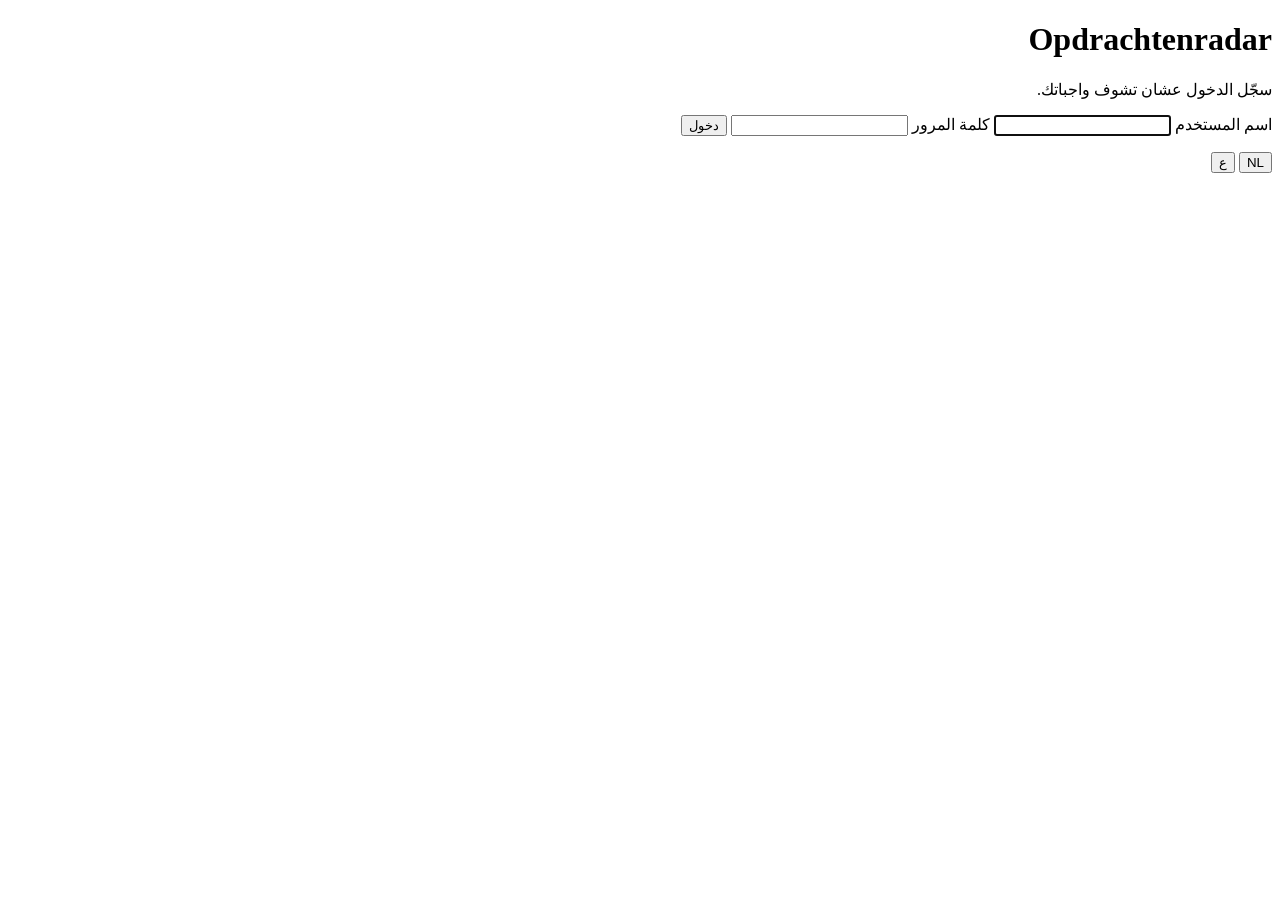
==== frontend/login.html @ c2cbb48c "Inloggen op een eigen pagina, los van de applicatie" ====
<!DOCTYPE html>
<html lang="ar" dir="rtl">
<head>
<meta charset="utf-8">
<meta name="viewport" content="width=device-width, initial-scale=1">
<title>Inloggen — Opdrachtenradar</title>
<link rel="preconnect" href="https://fonts.googleapis.com">
<link rel="preconnect" href="https://fonts.gstatic.com" crossorigin>
<link rel="stylesheet" href="https://fonts.googleapis.com/css2?family=IBM+Plex+Sans+Arabic:wght@400;500;600;700&family=IBM+Plex+Mono:wght@400;500&display=swap">
<link rel="stylesheet" href="/style.css">
</head>
<body>

<div class="loginwrap">
  <form class="logincard" id="loginform" autocomplete="on">
    <h1>Opdrachtenradar</h1>
    <p class="sub" id="login-sub"></p>

    <label for="login-gebruiker" id="lb-gebruiker"></label>
    <input type="text" id="login-gebruiker" name="username" autocomplete="username" autocapitalize="none" spellcheck="false" required>

    <label for="login-wachtwoord" id="lb-wachtwoord"></label>
    <input type="password" id="login-wachtwoord" name="password" autocomplete="current-password" required>

    <button type="submit" class="btn primary" id="login-knop"></button>
    <p class="note" id="login-fout"></p>

    <div class="seg" role="group" aria-label="taal" style="margin:14px auto 0">
      <button type="button" id="lang-nl">NL</button>
      <button type="button" id="lang-ar">ع</button>
    </div>
  </form>
</div>

<script>
(function(){
"use strict";

/* Eigen, kleine vertalingen: deze pagina laadt app.js bewust niet.
   Een inlogpagina hoort zo weinig mogelijk code uit te voeren. */
var T = {
  nl: { dir:"ltr", sub:"Log in om je opdrachten te zien.", gebruiker:"Gebruikersnaam",
        wachtwoord:"Wachtwoord", knop:"Inloggen", fout:"Gebruikersnaam of wachtwoord klopt niet.",
        teveel:"Te veel pogingen. Probeer het over een kwartier opnieuw.",
        offline:"De server reageert niet. Draait hij nog?" },
  ar: { dir:"rtl", sub:"سجّل الدخول عشان تشوف واجباتك.", gebruiker:"اسم المستخدم",
        wachtwoord:"كلمة المرور", knop:"دخول", fout:"اسم المستخدم أو كلمة المرور غير صحيحة.",
        teveel:"محاولات كثيرة. جرّب بعد ربع ساعة.",
        offline:"السيرفر ما يرد. تأكد إنه شغّال." }
};

var lang = "ar";
try { if (localStorage.getItem("orad_lang") === '"nl"') lang = "nl"; } catch (e) {}

function zetTaal(nieuw){
  lang = nieuw;
  try { localStorage.setItem("orad_lang", JSON.stringify(lang)); } catch (e) {}
  var L = T[lang];
  document.documentElement.lang = lang;
  document.documentElement.dir = L.dir;
  document.getElementById("login-sub").textContent = L.sub;
  document.getElementById("lb-gebruiker").textContent = L.gebruiker;
  document.getElementById("lb-wachtwoord").textContent = L.wachtwoord;
  document.getElementById("login-knop").textContent = L.knop;
  document.getElementById("lang-ar").setAttribute("aria-pressed", lang === "ar" ? "true" : "false");
  document.getElementById("lang-nl").setAttribute("aria-pressed", lang === "nl" ? "true" : "false");
  document.getElementById("login-fout").textContent = "";
}

document.getElementById("lang-ar").addEventListener("click", function(){ zetTaal("ar"); });
document.getElementById("lang-nl").addEventListener("click", function(){ zetTaal("nl"); });

document.getElementById("loginform").addEventListener("submit", function(e){
  e.preventDefault();
  var fout = document.getElementById("login-fout");
  var knop = document.getElementById("login-knop");
  fout.textContent = "";
  knop.disabled = true;   // geen dubbele verzoeken bij dubbelklik

  fetch("/api/login", {
    method: "POST",
    headers: { "Content-Type": "application/json" },
    credentials: "same-origin",
    body: JSON.stringify({
      gebruiker: document.getElementById("login-gebruiker").value,
      wachtwoord: document.getElementById("login-wachtwoord").value
    })
  }).then(function(r){
    if (r.status === 429) throw new Error("teveel");
    if (!r.ok) throw new Error("fout");
    // Gelukt: replace() zodat de terugknop niet terugkeert naar het inlogscherm.
    location.replace("/");
  }).catch(function(err){
    knop.disabled = false;
    document.getElementById("login-wachtwoord").value = "";
    var code = String(err && err.message);
    fout.textContent = code === "teveel" ? T[lang].teveel
                     : code === "fout"   ? T[lang].fout
                     : T[lang].offline;
  });
});

zetTaal(lang);
document.getElementById("login-gebruiker").focus();
})();
</script>
</body>
</html>
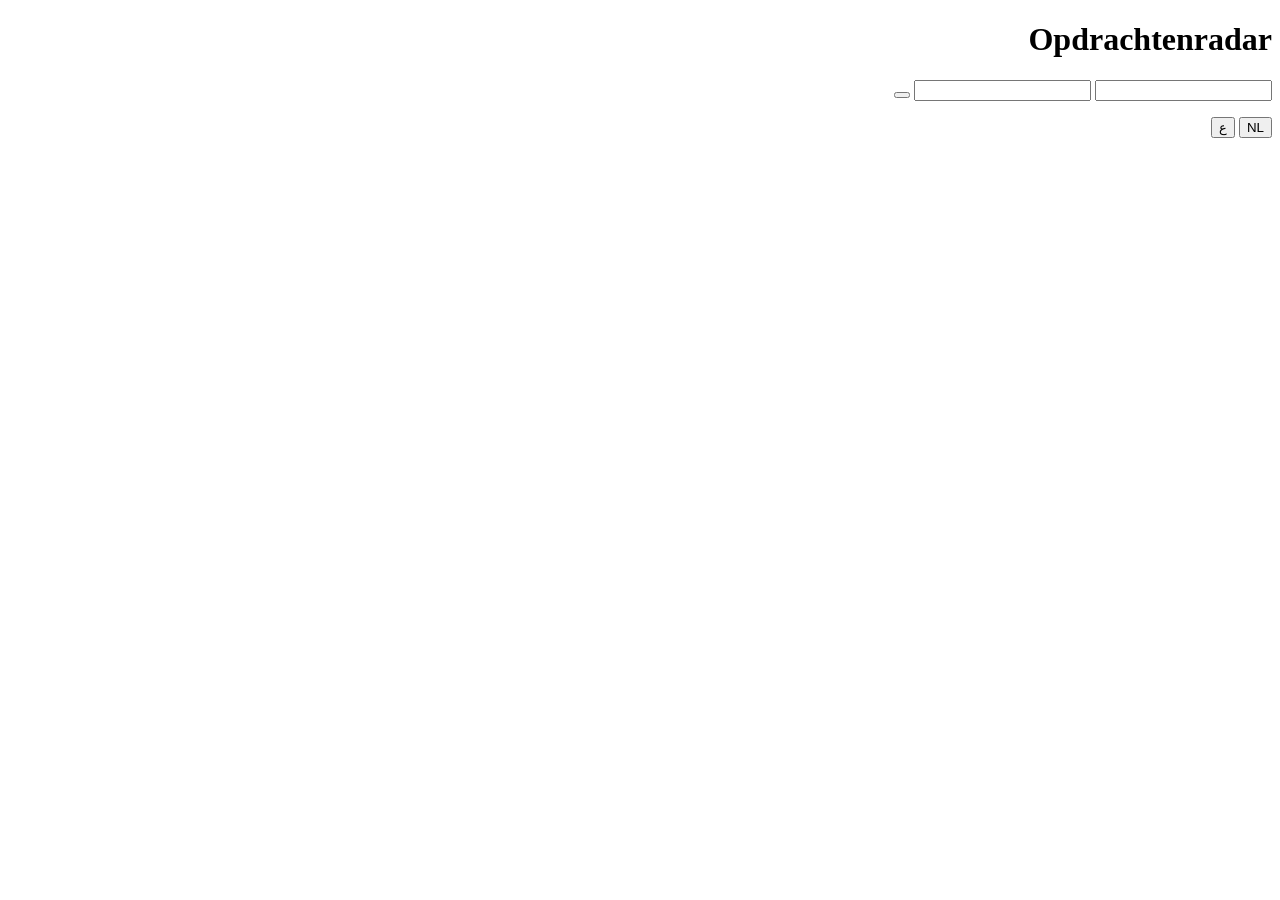
==== commit b20bdff2: "Inlogscript naar eigen bestand: inline script wordt door de CSP geblokkeerd" ====
--- a/frontend/login.html
+++ b/frontend/login.html
@@ -32,77 +32,6 @@
   </form>
 </div>
 
-<script>
-(function(){
-"use strict";
-
-/* Eigen, kleine vertalingen: deze pagina laadt app.js bewust niet.
-   Een inlogpagina hoort zo weinig mogelijk code uit te voeren. */
-var T = {
-  nl: { dir:"ltr", sub:"Log in om je opdrachten te zien.", gebruiker:"Gebruikersnaam",
-        wachtwoord:"Wachtwoord", knop:"Inloggen", fout:"Gebruikersnaam of wachtwoord klopt niet.",
-        teveel:"Te veel pogingen. Probeer het over een kwartier opnieuw.",
-        offline:"De server reageert niet. Draait hij nog?" },
-  ar: { dir:"rtl", sub:"سجّل الدخول عشان تشوف واجباتك.", gebruiker:"اسم المستخدم",
-        wachtwoord:"كلمة المرور", knop:"دخول", fout:"اسم المستخدم أو كلمة المرور غير صحيحة.",
-        teveel:"محاولات كثيرة. جرّب بعد ربع ساعة.",
-        offline:"السيرفر ما يرد. تأكد إنه شغّال." }
-};
-
-var lang = "ar";
-try { if (localStorage.getItem("orad_lang") === '"nl"') lang = "nl"; } catch (e) {}
-
-function zetTaal(nieuw){
-  lang = nieuw;
-  try { localStorage.setItem("orad_lang", JSON.stringify(lang)); } catch (e) {}
-  var L = T[lang];
-  document.documentElement.lang = lang;
-  document.documentElement.dir = L.dir;
-  document.getElementById("login-sub").textContent = L.sub;
-  document.getElementById("lb-gebruiker").textContent = L.gebruiker;
-  document.getElementById("lb-wachtwoord").textContent = L.wachtwoord;
-  document.getElementById("login-knop").textContent = L.knop;
-  document.getElementById("lang-ar").setAttribute("aria-pressed", lang === "ar" ? "true" : "false");
-  document.getElementById("lang-nl").setAttribute("aria-pressed", lang === "nl" ? "true" : "false");
-  document.getElementById("login-fout").textContent = "";
-}
-
-document.getElementById("lang-ar").addEventListener("click", function(){ zetTaal("ar"); });
-document.getElementById("lang-nl").addEventListener("click", function(){ zetTaal("nl"); });
-
-document.getElementById("loginform").addEventListener("submit", function(e){
-  e.preventDefault();
-  var fout = document.getElementById("login-fout");
-  var knop = document.getElementById("login-knop");
-  fout.textContent = "";
-  knop.disabled = true;   // geen dubbele verzoeken bij dubbelklik
-
-  fetch("/api/login", {
-    method: "POST",
-    headers: { "Content-Type": "application/json" },
-    credentials: "same-origin",
-    body: JSON.stringify({
-      gebruiker: document.getElementById("login-gebruiker").value,
-      wachtwoord: document.getElementById("login-wachtwoord").value
-    })
-  }).then(function(r){
-    if (r.status === 429) throw new Error("teveel");
-    if (!r.ok) throw new Error("fout");
-    // Gelukt: replace() zodat de terugknop niet terugkeert naar het inlogscherm.
-    location.replace("/");
-  }).catch(function(err){
-    knop.disabled = false;
-    document.getElementById("login-wachtwoord").value = "";
-    var code = String(err && err.message);
-    fout.textContent = code === "teveel" ? T[lang].teveel
-                     : code === "fout"   ? T[lang].fout
-                     : T[lang].offline;
-  });
-});
-
-zetTaal(lang);
-document.getElementById("login-gebruiker").focus();
-})();
-</script>
+<script src="/login.js"></script>
 </body>
 </html>
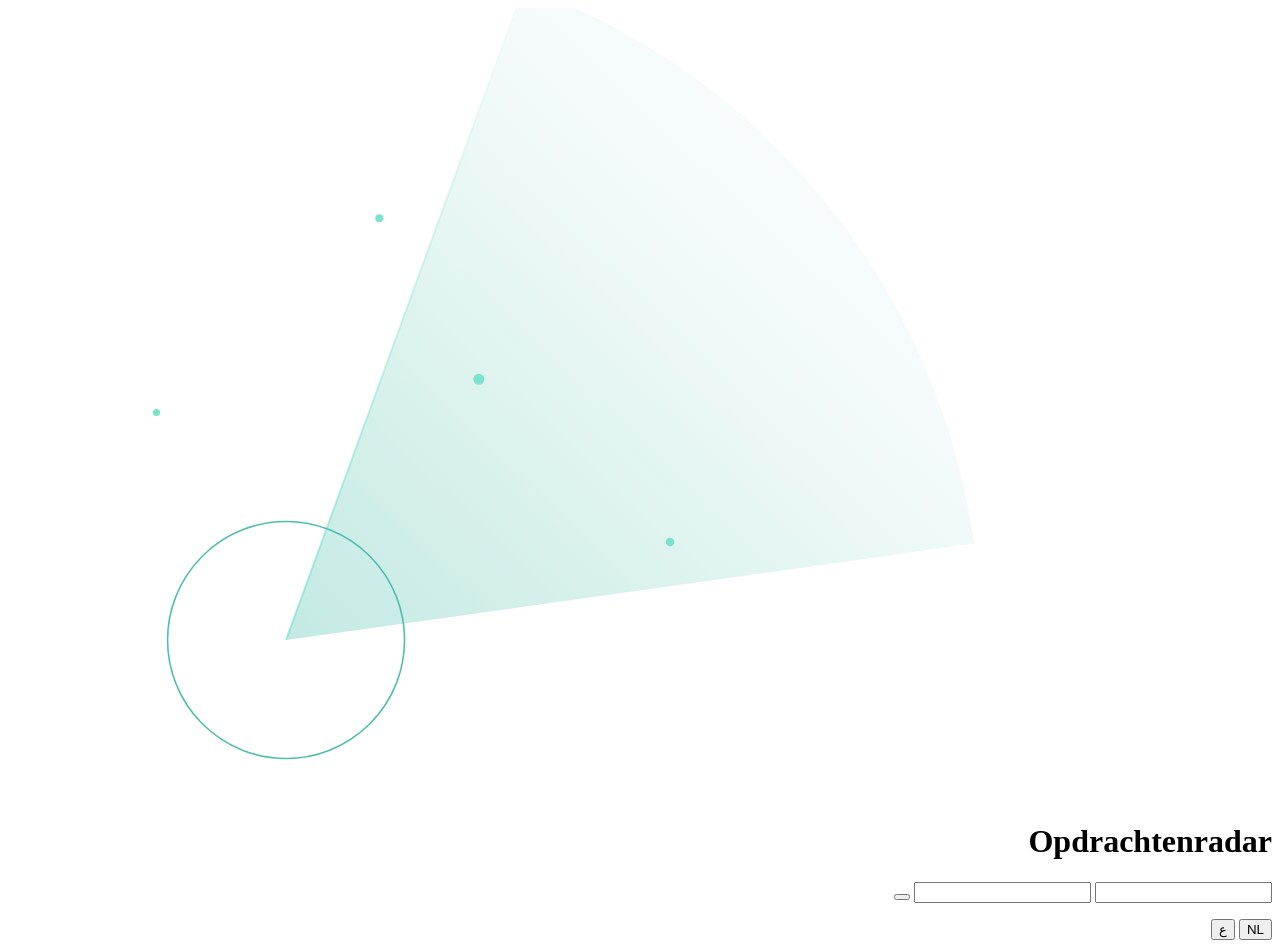
==== commit 55922b1f: "Geanimeerde radarachtergrond op de inlogpagina, met respect voor prefers-reduced-motion" ====
--- a/frontend/login.html
+++ b/frontend/login.html
@@ -10,6 +10,43 @@
 <link rel="stylesheet" href="/style.css">
 </head>
 <body>
+
+<!-- Draaiende radarlaag. Bewust inline en niet in achtergrond.svg: een SVG die
+     via CSS background-image geladen wordt, voert zijn animatie niet uit in
+     Chrome. De stille laag (ringen, raster, netwerk) blijft wel een los
+     bestand, want die is groter en wordt gecachet. -->
+<svg class="radar" viewBox="0 0 1600 1000" preserveAspectRatio="xMidYMid slice" aria-hidden="true" focusable="false">
+  <defs>
+    <linearGradient id="veeg" x1="0" y1="1" x2="1" y2="0">
+      <stop offset="0%"   stop-color="#4FBFAC" stop-opacity=".34"/>
+      <stop offset="60%"  stop-color="#4FBFAC" stop-opacity=".07"/>
+      <stop offset="100%" stop-color="#4FBFAC" stop-opacity="0"/>
+    </linearGradient>
+    <linearGradient id="rand" x1="0" y1="0" x2="1" y2="0">
+      <stop offset="0%"   stop-color="#7BE3CD" stop-opacity=".75"/>
+      <stop offset="100%" stop-color="#7BE3CD" stop-opacity="0"/>
+    </linearGradient>
+    <clipPath id="schijf2"><circle cx="352" cy="800" r="880"/></clipPath>
+  </defs>
+
+  <g clip-path="url(#schijf2)">
+    <g class="veeg">
+      <path d="M352 800 L1223 678 A880 880 0 0 0 653 -27 Z" fill="url(#veeg)"/>
+      <path d="M352 800 L653 -27" stroke="url(#rand)" stroke-width="2.5" fill="none"/>
+    </g>
+
+    <!-- ping: een ring die elke ronde naar buiten loopt -->
+    <circle class="ping" cx="352" cy="800" r="150" fill="none" stroke="#4FBFAC" stroke-width="2"/>
+
+    <!-- blips lichten op wanneer de straal er langs komt -->
+    <g fill="#7BE3CD">
+      <circle class="blip b1" cx="596" cy="470" r="7"/>
+      <circle class="blip b2" cx="838" cy="676" r="5.5"/>
+      <circle class="blip b3" cx="470" cy="266" r="5"/>
+      <circle class="blip b4" cx="188" cy="512" r="4.5"/>
+    </g>
+  </g>
+</svg>
 
 <div class="loginwrap">
   <form class="logincard" id="loginform" autocomplete="on">
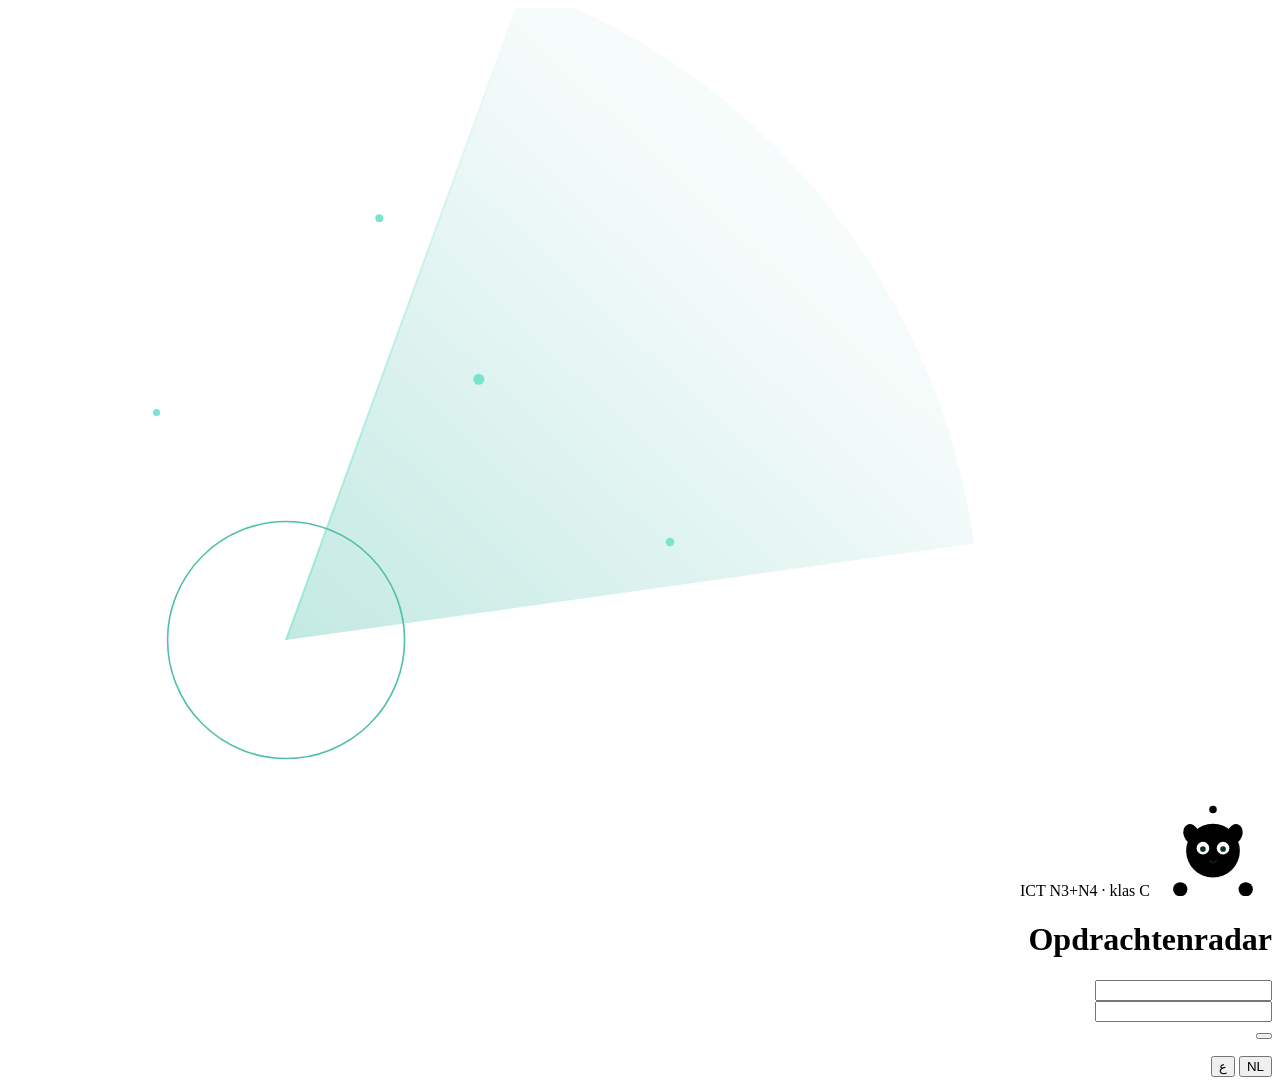
==== commit d119a538: "Wachter die zijn ogen bedekt bij het wachtwoordveld, en een koelere kleurfamilie" ====
--- a/frontend/login.html
+++ b/frontend/login.html
@@ -50,19 +50,60 @@
 
 <div class="loginwrap">
   <form class="logincard" id="loginform" autocomplete="on">
+
+    <!-- Het wachtwachtertje. Kijkt je aan, en slaat zijn poten voor zijn ogen
+         zodra je in het wachtwoordveld begint. Puur SVG + CSS; het script zet
+         alleen een klasse op de body. -->
+    <span class="wachter" aria-hidden="true">
+      <svg viewBox="0 0 140 112" width="118" height="94">
+        <!-- antenne -->
+        <line x1="70" y1="26" x2="70" y2="12" stroke="var(--m-lijn)" stroke-width="3" stroke-linecap="round"/>
+        <circle class="antenne" cx="70" cy="9" r="4.5" fill="var(--m-lijn)"/>
+        <!-- oren -->
+        <ellipse cx="44" cy="38" rx="9" ry="12" fill="var(--m-body)" transform="rotate(-20 44 38)"/>
+        <ellipse cx="96" cy="38" rx="9" ry="12" fill="var(--m-body)" transform="rotate(20 96 38)"/>
+        <!-- hoofd -->
+        <circle cx="70" cy="58" r="32" fill="var(--m-body)"/>
+        <ellipse cx="70" cy="63" rx="24" ry="21" fill="var(--m-gezicht)"/>
+        <!-- ogen -->
+        <g class="ogen">
+          <circle cx="58" cy="55" r="7.5" fill="#fff"/>
+          <circle cx="82" cy="55" r="7.5" fill="#fff"/>
+          <circle class="pupil" cx="58" cy="56" r="3.4" fill="#12312C"/>
+          <circle class="pupil" cx="82" cy="56" r="3.4" fill="#12312C"/>
+        </g>
+        <!-- snuitje -->
+        <path d="M66 70 Q70 74 74 70" stroke="#12312C" stroke-opacity=".55" stroke-width="2.4" fill="none" stroke-linecap="round"/>
+        <!-- armen: hangen omlaag, zwaaien omhoog voor de ogen -->
+        <g class="arm arm-l">
+          <path d="M44 76 L31 104" stroke="var(--m-body)" stroke-width="11" stroke-linecap="round" fill="none"/>
+          <circle cx="31" cy="104" r="8.5" fill="var(--m-hand)"/>
+        </g>
+        <g class="arm arm-r">
+          <path d="M96 76 L109 104" stroke="var(--m-body)" stroke-width="11" stroke-linecap="round" fill="none"/>
+          <circle cx="109" cy="104" r="8.5" fill="var(--m-hand)"/>
+        </g>
+      </svg>
+    </span>
+
+    <span class="eyebrow">ICT N3+N4 · klas C</span>
     <h1>Opdrachtenradar</h1>
     <p class="sub" id="login-sub"></p>
 
-    <label for="login-gebruiker" id="lb-gebruiker"></label>
-    <input type="text" id="login-gebruiker" name="username" autocomplete="username" autocapitalize="none" spellcheck="false" required>
+    <div class="veld">
+      <label for="login-gebruiker" id="lb-gebruiker"></label>
+      <input type="text" id="login-gebruiker" name="username" autocomplete="username" autocapitalize="none" spellcheck="false" required>
+    </div>
 
-    <label for="login-wachtwoord" id="lb-wachtwoord"></label>
-    <input type="password" id="login-wachtwoord" name="password" autocomplete="current-password" required>
+    <div class="veld">
+      <label for="login-wachtwoord" id="lb-wachtwoord"></label>
+      <input type="password" id="login-wachtwoord" name="password" autocomplete="current-password" required>
+    </div>
 
     <button type="submit" class="btn primary" id="login-knop"></button>
     <p class="note" id="login-fout"></p>
 
-    <div class="seg" role="group" aria-label="taal" style="margin:14px auto 0">
+    <div class="taal">
       <button type="button" id="lang-nl">NL</button>
       <button type="button" id="lang-ar">ع</button>
     </div>
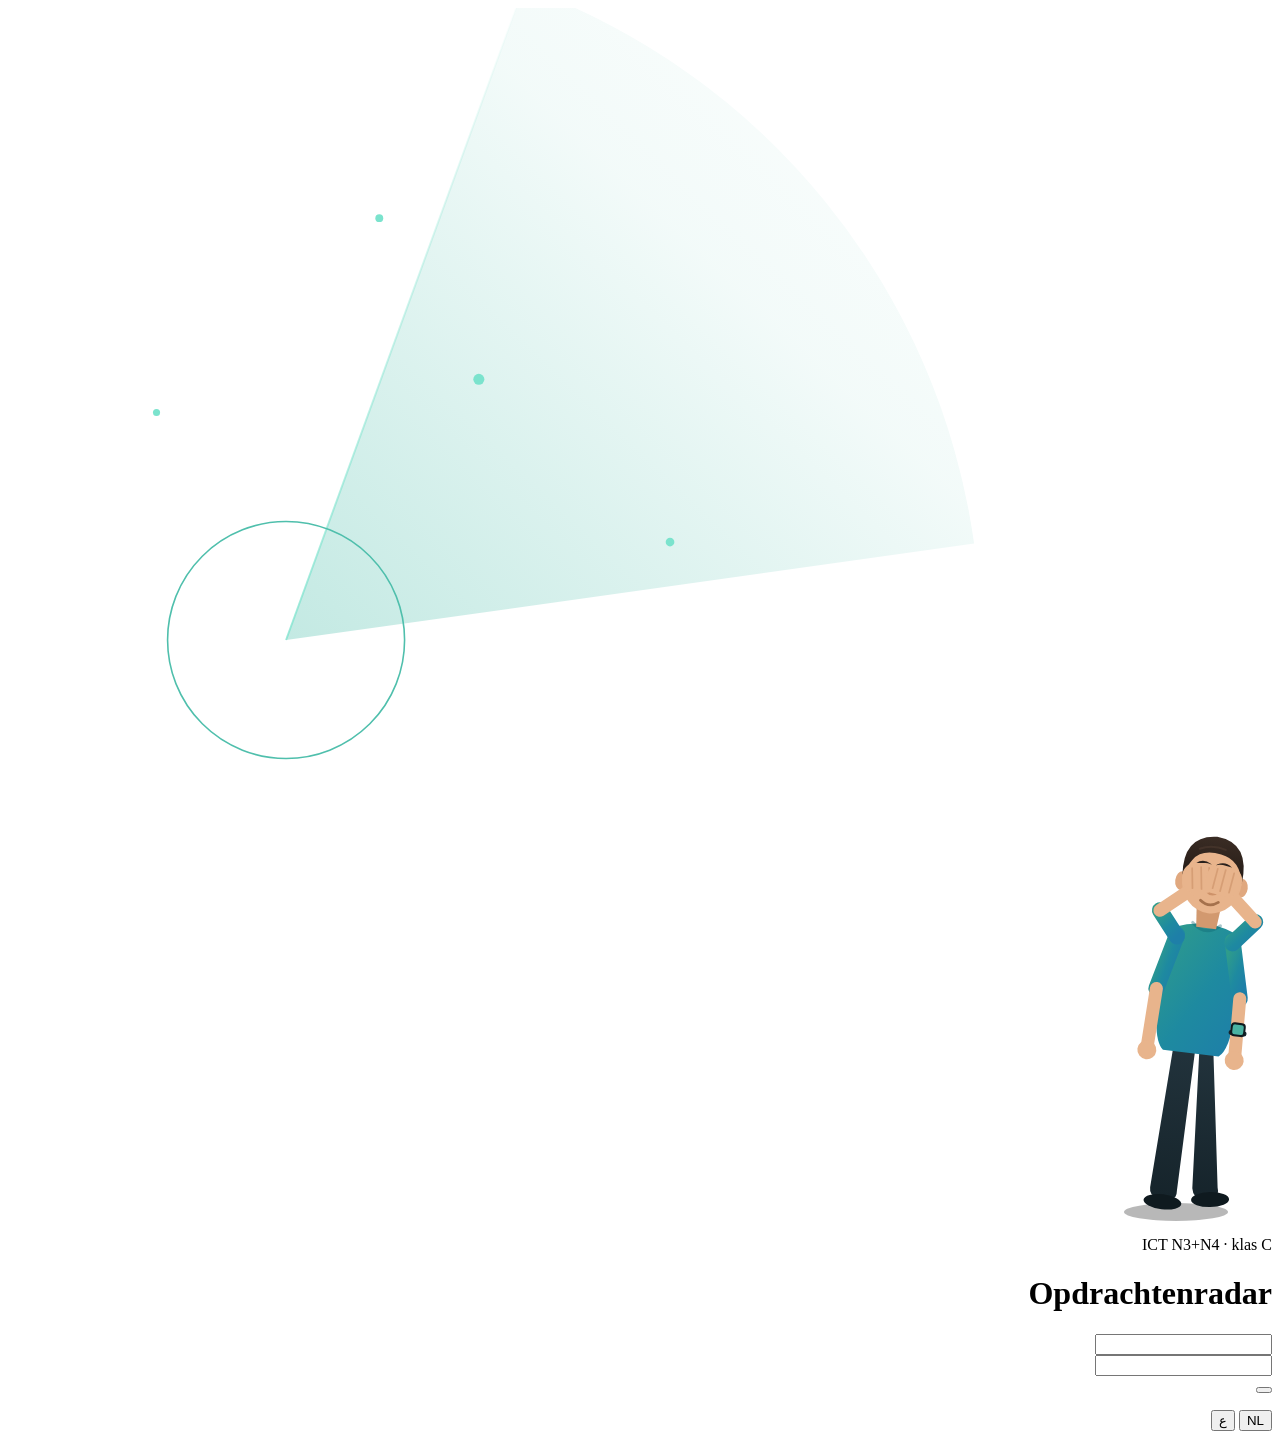
==== commit 32fc6879: "Nieuwe figuur: leunt met zijn rug, dekt met beide handen af, duidelijke gelaatstrekken" ====
--- a/frontend/login.html
+++ b/frontend/login.html
@@ -49,42 +49,120 @@
 </svg>
 
 <div class="loginwrap">
+ <div class="podium">
+<span class="persoon" aria-hidden="true">
+    <svg viewBox="0 0 200 430" width="200" height="430">
+      <defs>
+        <linearGradient id="shirt" x1="0" y1="0" x2="1" y2="1">
+          <stop offset="0%"   stop-color="#2F9C8B"/>
+          <stop offset="55%"  stop-color="#1E8AA0"/>
+          <stop offset="100%" stop-color="#1E7FA8"/>
+        </linearGradient>
+        <linearGradient id="broek" x1="0" y1="0" x2="0" y2="1">
+          <stop offset="0%"   stop-color="#22333C"/>
+          <stop offset="100%" stop-color="#16242B"/>
+        </linearGradient>
+        <linearGradient id="haar" x1="0" y1="0" x2="0" y2="1">
+          <stop offset="0%"   stop-color="#3A2C24"/>
+          <stop offset="100%" stop-color="#241B16"/>
+        </linearGradient>
+      </defs>
+  
+      <!-- schaduw op de grond -->
+      <ellipse cx="104" cy="410" rx="52" ry="9" fill="#000" opacity=".28"/>
+  
+      <!-- Het hele lichaam helt naar rechts: hij leunt met zijn rug tegen de kaart. -->
+      <g transform="rotate(7 100 404)">
+  
+        <!-- benen -->
+        <path d="M82 244 L76 388 Q76 397 85 397 L97 397 Q104 397 103 388 L104 244 Z" fill="url(#broek)"/>
+        <path d="M108 244 L118 384 Q120 394 129 393 L140 390 Q146 388 143 380 L122 244 Z" fill="url(#broek)"/>
+        <ellipse cx="90"  cy="401" rx="19" ry="7.5" fill="#0F1A1F"/>
+        <ellipse cx="137" cy="393" rx="19" ry="7.5" fill="#0F1A1F" transform="rotate(-8 137 393)"/>
+  
+        <!-- romp -->
+        <path d="M70 126 Q100 114 130 126 L139 208 Q138 242 128 250 L72 250 Q62 242 61 208 Z" fill="url(#shirt)"/>
+        <!-- kraag -->
+        <path d="M86 120 Q100 133 114 120" stroke="#0E5F6E" stroke-opacity=".35" stroke-width="3" fill="none" stroke-linecap="round"/>
+  
+        <!-- hangende armen -->
+        <g class="arm-links">
+          <path d="M72 134 L58 190" stroke="url(#shirt)" stroke-width="16" stroke-linecap="round" fill="none"/>
+          <g class="onderarm-links">
+            <path d="M58 190 L56 246" stroke="#E8B48C" stroke-width="13" stroke-linecap="round" fill="none"/>
+            <circle cx="56" cy="252" r="9.5" fill="#E8B48C"/>
+          </g>
+        </g>
+  
+        <g class="arm-rechts">
+          <path d="M128 134 L142 190" stroke="url(#shirt)" stroke-width="16" stroke-linecap="round" fill="none"/>
+          <g class="onderarm-rechts">
+            <path d="M142 190 L144 246" stroke="#E8B48C" stroke-width="13" stroke-linecap="round" fill="none"/>
+            <g class="horloge">
+              <rect x="135" y="222" width="18" height="5" rx="2.5" fill="#16242B"/>
+              <rect x="136.5" y="214" width="15" height="14" rx="4" fill="#0F1A1F"/>
+              <rect x="138.5" y="216" width="11" height="10" rx="2.5" fill="#4FBFAC" fill-opacity=".92"/>
+            </g>
+            <circle cx="144" cy="252" r="9.5" fill="#E8B48C"/>
+          </g>
+        </g>
+  
+        <!-- hoofd -->
+        <g class="hoofd">
+          <!-- nek -->
+          <path d="M88 104 L112 104 L110 124 L90 124 Z" fill="#D2996F"/>
+          <!-- oren -->
+          <ellipse cx="70"  cy="80" rx="6.5" ry="9.5" fill="#E0A87F"/>
+          <ellipse cx="130" cy="80" rx="6.5" ry="9.5" fill="#E0A87F"/>
+          <!-- gezicht -->
+          <ellipse cx="100" cy="76" rx="30" ry="33" fill="#E8B48C"/>
+          <!-- haar met een lok -->
+          <path d="M70 74 Q66 34 100 32 Q134 34 130 76 Q126 52 106 49 Q86 46 78 58 Q74 64 70 74 Z" fill="url(#haar)"/>
+          <path d="M84 46 Q96 40 110 44" stroke="#4A382D" stroke-width="2" fill="none" stroke-linecap="round" opacity=".7"/>
+  
+          <!-- wenkbrauwen -->
+          <path d="M83 62 Q89 57 96 61" stroke="#2A211C" stroke-width="3.2" fill="none" stroke-linecap="round"/>
+          <path d="M104 61 Q111 57 117 62" stroke="#2A211C" stroke-width="3.2" fill="none" stroke-linecap="round"/>
+  
+          <!-- ogen -->
+          <g class="ogen">
+            <ellipse cx="89"  cy="75" rx="7" ry="5.4" fill="#FDFBF7"/>
+            <ellipse cx="111" cy="75" rx="7" ry="5.4" fill="#FDFBF7"/>
+            <circle cx="90"  cy="75" r="3.4" fill="#33566B"/>
+            <circle cx="112" cy="75" r="3.4" fill="#33566B"/>
+            <circle cx="90"  cy="75" r="1.7" fill="#101A1F"/>
+            <circle cx="112" cy="75" r="1.7" fill="#101A1F"/>
+            <circle cx="88.2" cy="73.2" r="1.1" fill="#fff"/>
+            <circle cx="110.2" cy="73.2" r="1.1" fill="#fff"/>
+          </g>
+  
+          <!-- neus -->
+          <path d="M100 74 L97 88 Q100 91 105 89" stroke="#CE9269" stroke-width="2.4" fill="none" stroke-linecap="round" stroke-linejoin="round"/>
+          <!-- mond -->
+          <path class="mond" d="M91 97 Q100 104 109 97" stroke="#A5714C" stroke-width="2.8" fill="none" stroke-linecap="round"/>
+        </g>
+  
+        <!-- Dekarmen: apart getekend, allebei de handpalmen precies op de ogen. -->
+        <g class="dekarm">
+          <path d="M72 136 L52 112" stroke="url(#shirt)" stroke-width="16" stroke-linecap="round" fill="none"/>
+          <path d="M52 112 L80 88"  stroke="#E8B48C"    stroke-width="13" stroke-linecap="round" fill="none"/>
+          <path d="M128 136 L148 112" stroke="url(#shirt)" stroke-width="16" stroke-linecap="round" fill="none"/>
+          <path d="M148 112 L120 88"  stroke="#E8B48C"    stroke-width="13" stroke-linecap="round" fill="none"/>
+  
+          <g transform="rotate(-8 88 74)">
+            <rect x="70" y="60" width="36" height="30" rx="13" fill="#E8B48C"/>
+            <path d="M80 65 L80 85 M89 64 L89 86 M97 65 L97 85" stroke="#D49B72" stroke-width="1.7" stroke-linecap="round" opacity=".85"/>
+          </g>
+          <g transform="rotate(8 112 74)">
+            <rect x="94" y="60" width="36" height="30" rx="13" fill="#E8B48C"/>
+            <path d="M103 65 L103 85 M111 64 L111 86 M120 65 L120 85" stroke="#D49B72" stroke-width="1.7" stroke-linecap="round" opacity=".85"/>
+          </g>
+        </g>
+      </g>
+    </svg>
+  </span>
+
   <form class="logincard" id="loginform" autocomplete="on">
-
-    <!-- Het wachtwachtertje. Kijkt je aan, en slaat zijn poten voor zijn ogen
-         zodra je in het wachtwoordveld begint. Puur SVG + CSS; het script zet
-         alleen een klasse op de body. -->
-    <span class="wachter" aria-hidden="true">
-      <svg viewBox="0 0 140 112" width="118" height="94">
-        <!-- antenne -->
-        <line x1="70" y1="26" x2="70" y2="12" stroke="var(--m-lijn)" stroke-width="3" stroke-linecap="round"/>
-        <circle class="antenne" cx="70" cy="9" r="4.5" fill="var(--m-lijn)"/>
-        <!-- oren -->
-        <ellipse cx="44" cy="38" rx="9" ry="12" fill="var(--m-body)" transform="rotate(-20 44 38)"/>
-        <ellipse cx="96" cy="38" rx="9" ry="12" fill="var(--m-body)" transform="rotate(20 96 38)"/>
-        <!-- hoofd -->
-        <circle cx="70" cy="58" r="32" fill="var(--m-body)"/>
-        <ellipse cx="70" cy="63" rx="24" ry="21" fill="var(--m-gezicht)"/>
-        <!-- ogen -->
-        <g class="ogen">
-          <circle cx="58" cy="55" r="7.5" fill="#fff"/>
-          <circle cx="82" cy="55" r="7.5" fill="#fff"/>
-          <circle class="pupil" cx="58" cy="56" r="3.4" fill="#12312C"/>
-          <circle class="pupil" cx="82" cy="56" r="3.4" fill="#12312C"/>
-        </g>
-        <!-- snuitje -->
-        <path d="M66 70 Q70 74 74 70" stroke="#12312C" stroke-opacity=".55" stroke-width="2.4" fill="none" stroke-linecap="round"/>
-        <!-- armen: hangen omlaag, zwaaien omhoog voor de ogen -->
-        <g class="arm arm-l">
-          <path d="M44 76 L31 104" stroke="var(--m-body)" stroke-width="11" stroke-linecap="round" fill="none"/>
-          <circle cx="31" cy="104" r="8.5" fill="var(--m-hand)"/>
-        </g>
-        <g class="arm arm-r">
-          <path d="M96 76 L109 104" stroke="var(--m-body)" stroke-width="11" stroke-linecap="round" fill="none"/>
-          <circle cx="109" cy="104" r="8.5" fill="var(--m-hand)"/>
-        </g>
-      </svg>
-    </span>
 
     <span class="eyebrow">ICT N3+N4 · klas C</span>
     <h1>Opdrachtenradar</h1>
@@ -108,6 +186,7 @@
       <button type="button" id="lang-ar">ع</button>
     </div>
   </form>
+ </div>
 </div>
 
 <script src="/login.js"></script>
